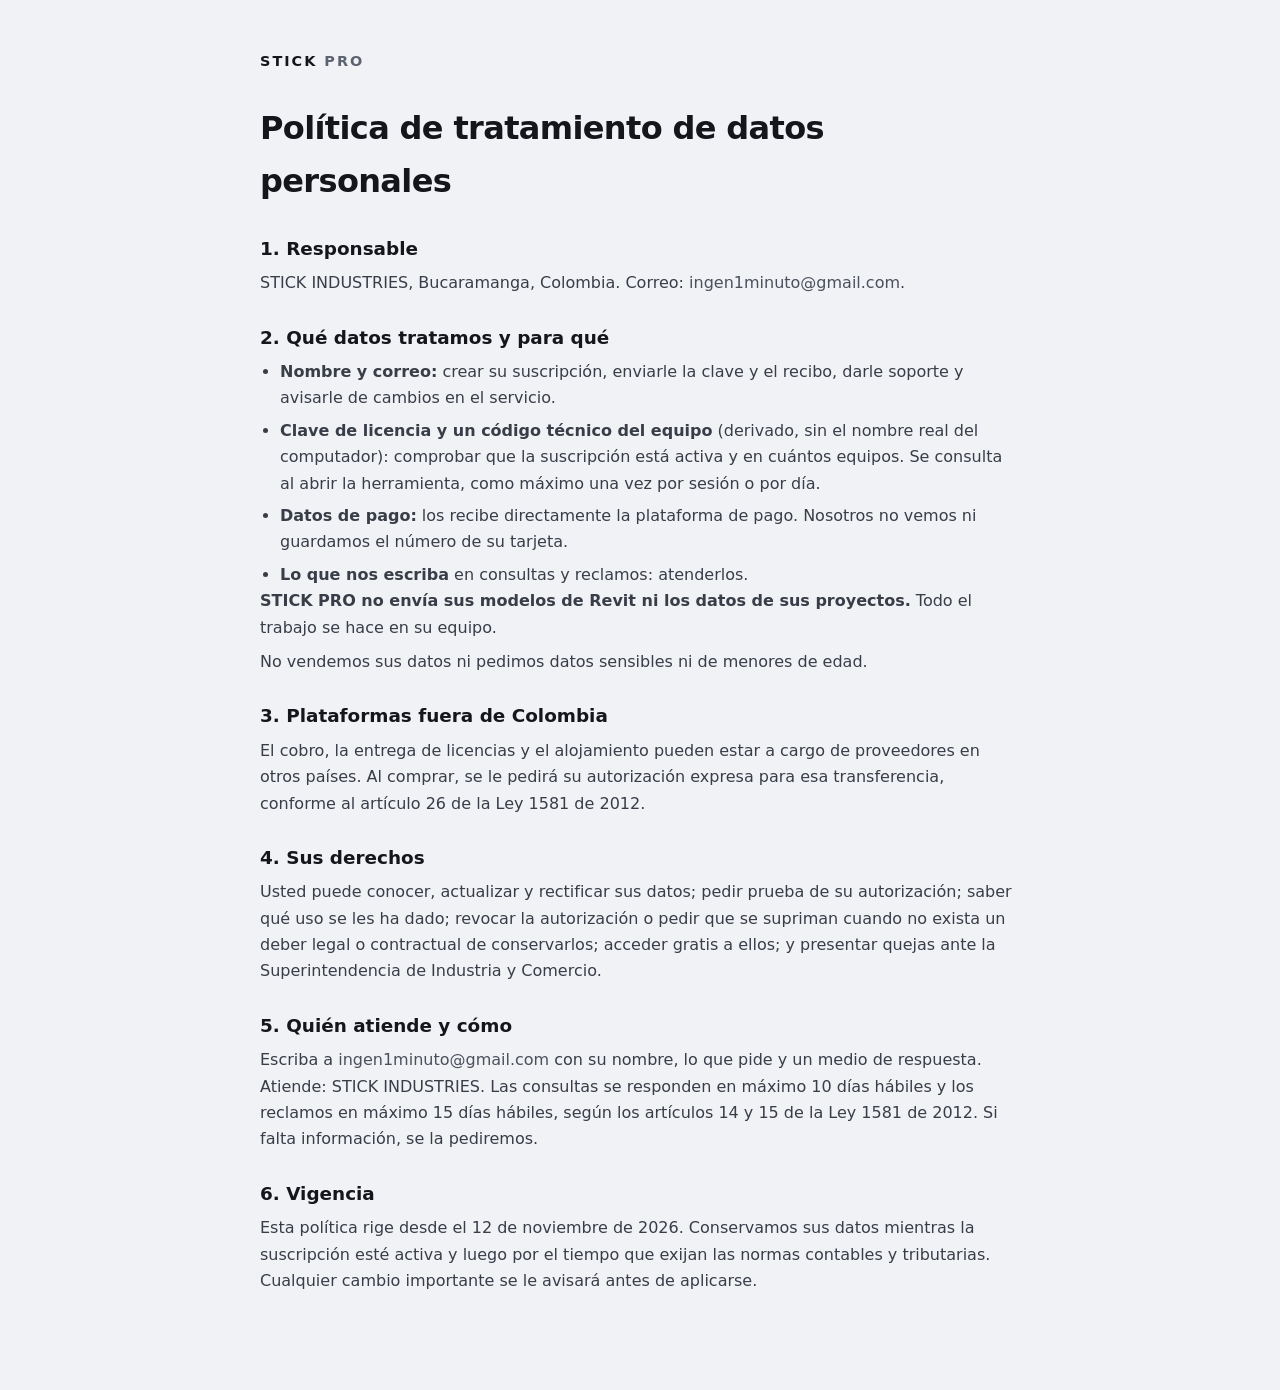
==== privacidad.html @ 3b1366d1 "STICK PRO: sitio" ====
<!doctype html>
<html lang="es" class="light">
<head>
  <meta charset="utf-8" />
  <meta name="viewport" content="width=device-width, initial-scale=1" />
  <title>Política de datos · STICK PRO</title>
  <link rel="stylesheet" crossorigin href="./assets/src-CKkmKyn2.css">
</head>
<body class="bg-fondo text-zinc-100 font-sans antialiased">
  <main class="contenedor legal">
    <a href="./index.html" class="marca">STICK <span>PRO</span></a>
    <h1>Política de tratamiento de datos personales</h1>

    <h2>1. Responsable</h2>
    <p>STICK INDUSTRIES, Bucaramanga, Colombia. Correo: <a href="mailto:ingen1minuto@gmail.com" class="enlace">ingen1minuto@gmail.com</a>.</p>

    <h2>2. Qué datos tratamos y para qué</h2>
    <ul>
      <li><b>Nombre y correo:</b> crear su suscripción, enviarle la clave y el recibo, darle soporte y avisarle de cambios en el servicio.</li>
      <li><b>Clave de licencia y un código técnico del equipo</b> (derivado, sin el nombre real del computador): comprobar que la suscripción está activa y en cuántos equipos. Se consulta al abrir la herramienta, como máximo una vez por sesión o por día.</li>
      <li><b>Datos de pago:</b> los recibe directamente la plataforma de pago. Nosotros no vemos ni guardamos el número de su tarjeta.</li>
      <li><b>Lo que nos escriba</b> en consultas y reclamos: atenderlos.</li>
    </ul>
    <p><b>STICK PRO no envía sus modelos de Revit ni los datos de sus proyectos.</b> Todo el trabajo se hace en su equipo.</p>
    <p>No vendemos sus datos ni pedimos datos sensibles ni de menores de edad.</p>

    <h2>3. Plataformas fuera de Colombia</h2>
    <p>El cobro, la entrega de licencias y el alojamiento pueden estar a cargo de proveedores en otros países. Al comprar, se le pedirá su autorización expresa para esa transferencia, conforme al artículo 26 de la Ley 1581 de 2012.</p>

    <h2>4. Sus derechos</h2>
    <p>Usted puede conocer, actualizar y rectificar sus datos; pedir prueba de su autorización; saber qué uso se les ha dado; revocar la autorización o pedir que se supriman cuando no exista un deber legal o contractual de conservarlos; acceder gratis a ellos; y presentar quejas ante la Superintendencia de Industria y Comercio.</p>

    <h2>5. Quién atiende y cómo</h2>
    <p>Escriba a <a href="mailto:ingen1minuto@gmail.com" class="enlace">ingen1minuto@gmail.com</a> con su nombre, lo que pide y un medio de respuesta. Atiende: STICK INDUSTRIES. Las consultas se responden en máximo 10 días hábiles y los reclamos en máximo 15 días hábiles, según los artículos 14 y 15 de la Ley 1581 de 2012. Si falta información, se la pediremos.</p>

    <h2>6. Vigencia</h2>
    <p>Esta política rige desde el 12 de noviembre de 2026. Conservamos sus datos mientras la suscripción esté activa y luego por el tiempo que exijan las normas contables y tributarias. Cualquier cambio importante se le avisará antes de aplicarse.</p>
  </main>
</body>
</html>
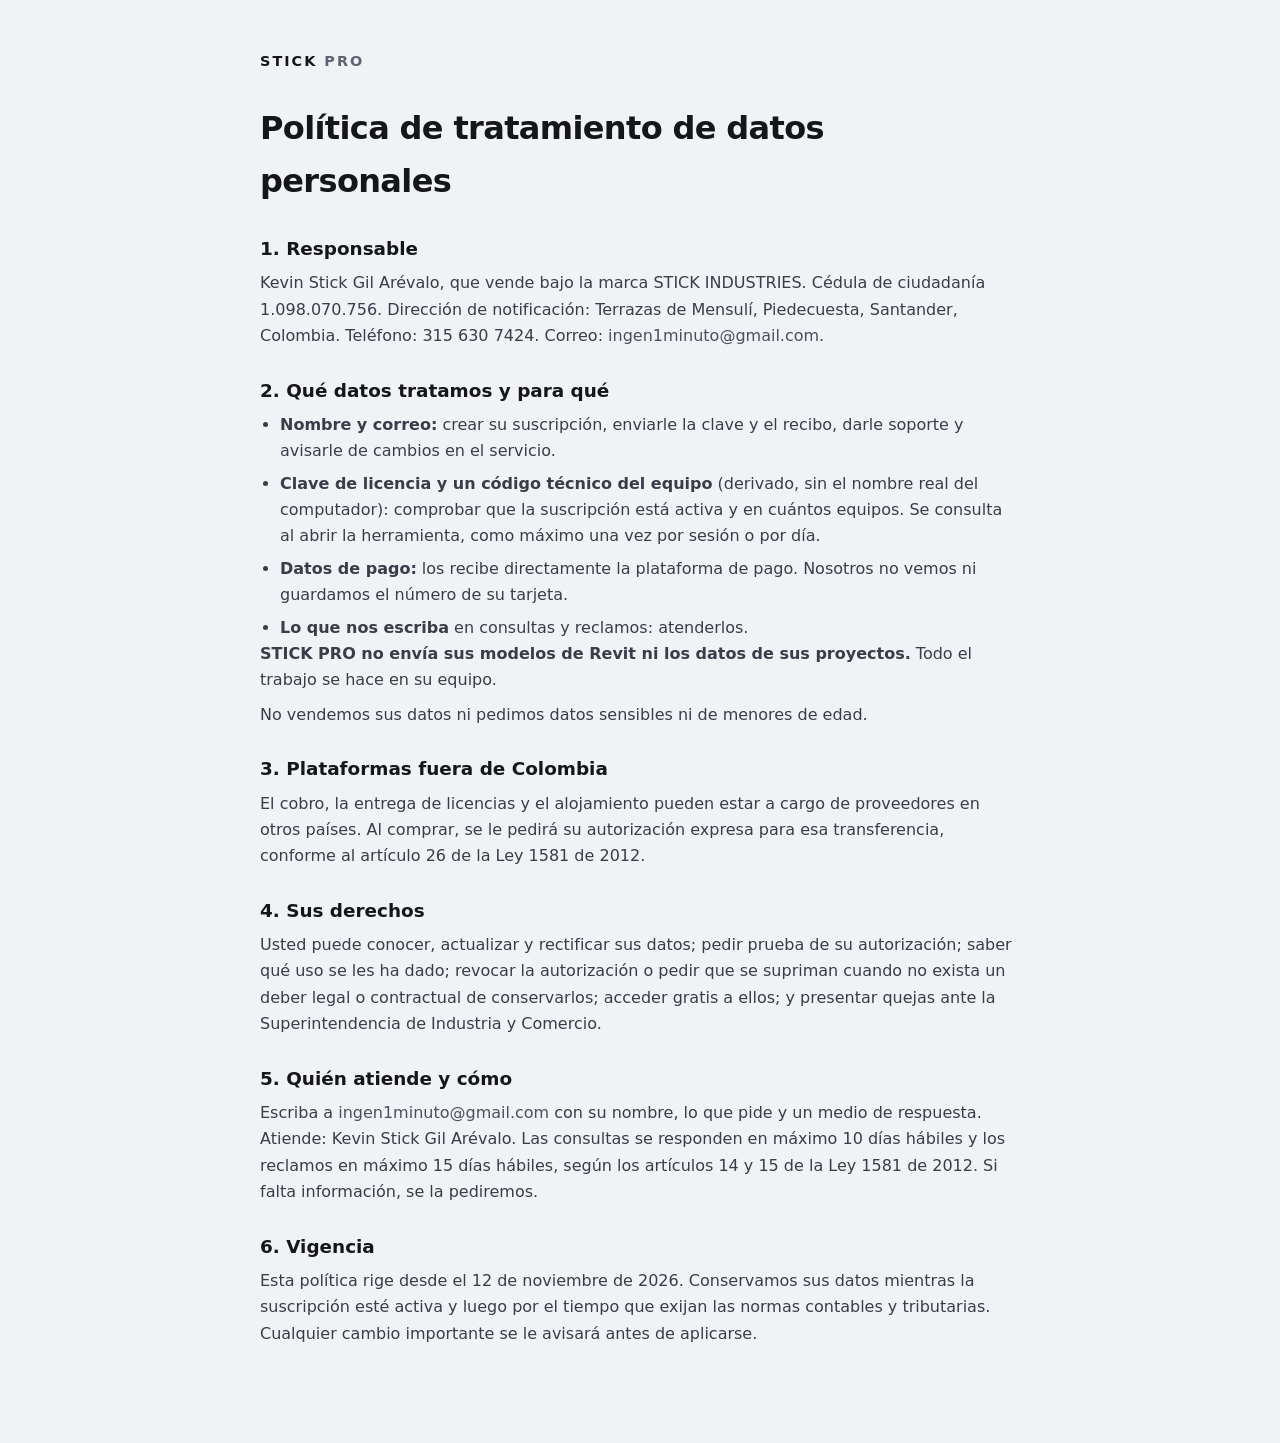
==== commit 620d2dbc: "Datos del vendedor" ====
--- a/privacidad.html
+++ b/privacidad.html
@@ -12,7 +12,7 @@
     <h1>Política de tratamiento de datos personales</h1>
 
     <h2>1. Responsable</h2>
-    <p>STICK INDUSTRIES, Bucaramanga, Colombia. Correo: <a href="mailto:ingen1minuto@gmail.com" class="enlace">ingen1minuto@gmail.com</a>.</p>
+    <p>Kevin Stick Gil Arévalo, que vende bajo la marca STICK INDUSTRIES. Cédula de ciudadanía 1.098.070.756. Dirección de notificación: Terrazas de Mensulí, Piedecuesta, Santander, Colombia. Teléfono: 315 630 7424. Correo: <a href="mailto:ingen1minuto@gmail.com" class="enlace">ingen1minuto@gmail.com</a>.</p>
 
     <h2>2. Qué datos tratamos y para qué</h2>
     <ul>
@@ -31,7 +31,7 @@
     <p>Usted puede conocer, actualizar y rectificar sus datos; pedir prueba de su autorización; saber qué uso se les ha dado; revocar la autorización o pedir que se supriman cuando no exista un deber legal o contractual de conservarlos; acceder gratis a ellos; y presentar quejas ante la Superintendencia de Industria y Comercio.</p>
 
     <h2>5. Quién atiende y cómo</h2>
-    <p>Escriba a <a href="mailto:ingen1minuto@gmail.com" class="enlace">ingen1minuto@gmail.com</a> con su nombre, lo que pide y un medio de respuesta. Atiende: STICK INDUSTRIES. Las consultas se responden en máximo 10 días hábiles y los reclamos en máximo 15 días hábiles, según los artículos 14 y 15 de la Ley 1581 de 2012. Si falta información, se la pediremos.</p>
+    <p>Escriba a <a href="mailto:ingen1minuto@gmail.com" class="enlace">ingen1minuto@gmail.com</a> con su nombre, lo que pide y un medio de respuesta. Atiende: Kevin Stick Gil Arévalo. Las consultas se responden en máximo 10 días hábiles y los reclamos en máximo 15 días hábiles, según los artículos 14 y 15 de la Ley 1581 de 2012. Si falta información, se la pediremos.</p>
 
     <h2>6. Vigencia</h2>
     <p>Esta política rige desde el 12 de noviembre de 2026. Conservamos sus datos mientras la suscripción esté activa y luego por el tiempo que exijan las normas contables y tributarias. Cualquier cambio importante se le avisará antes de aplicarse.</p>
